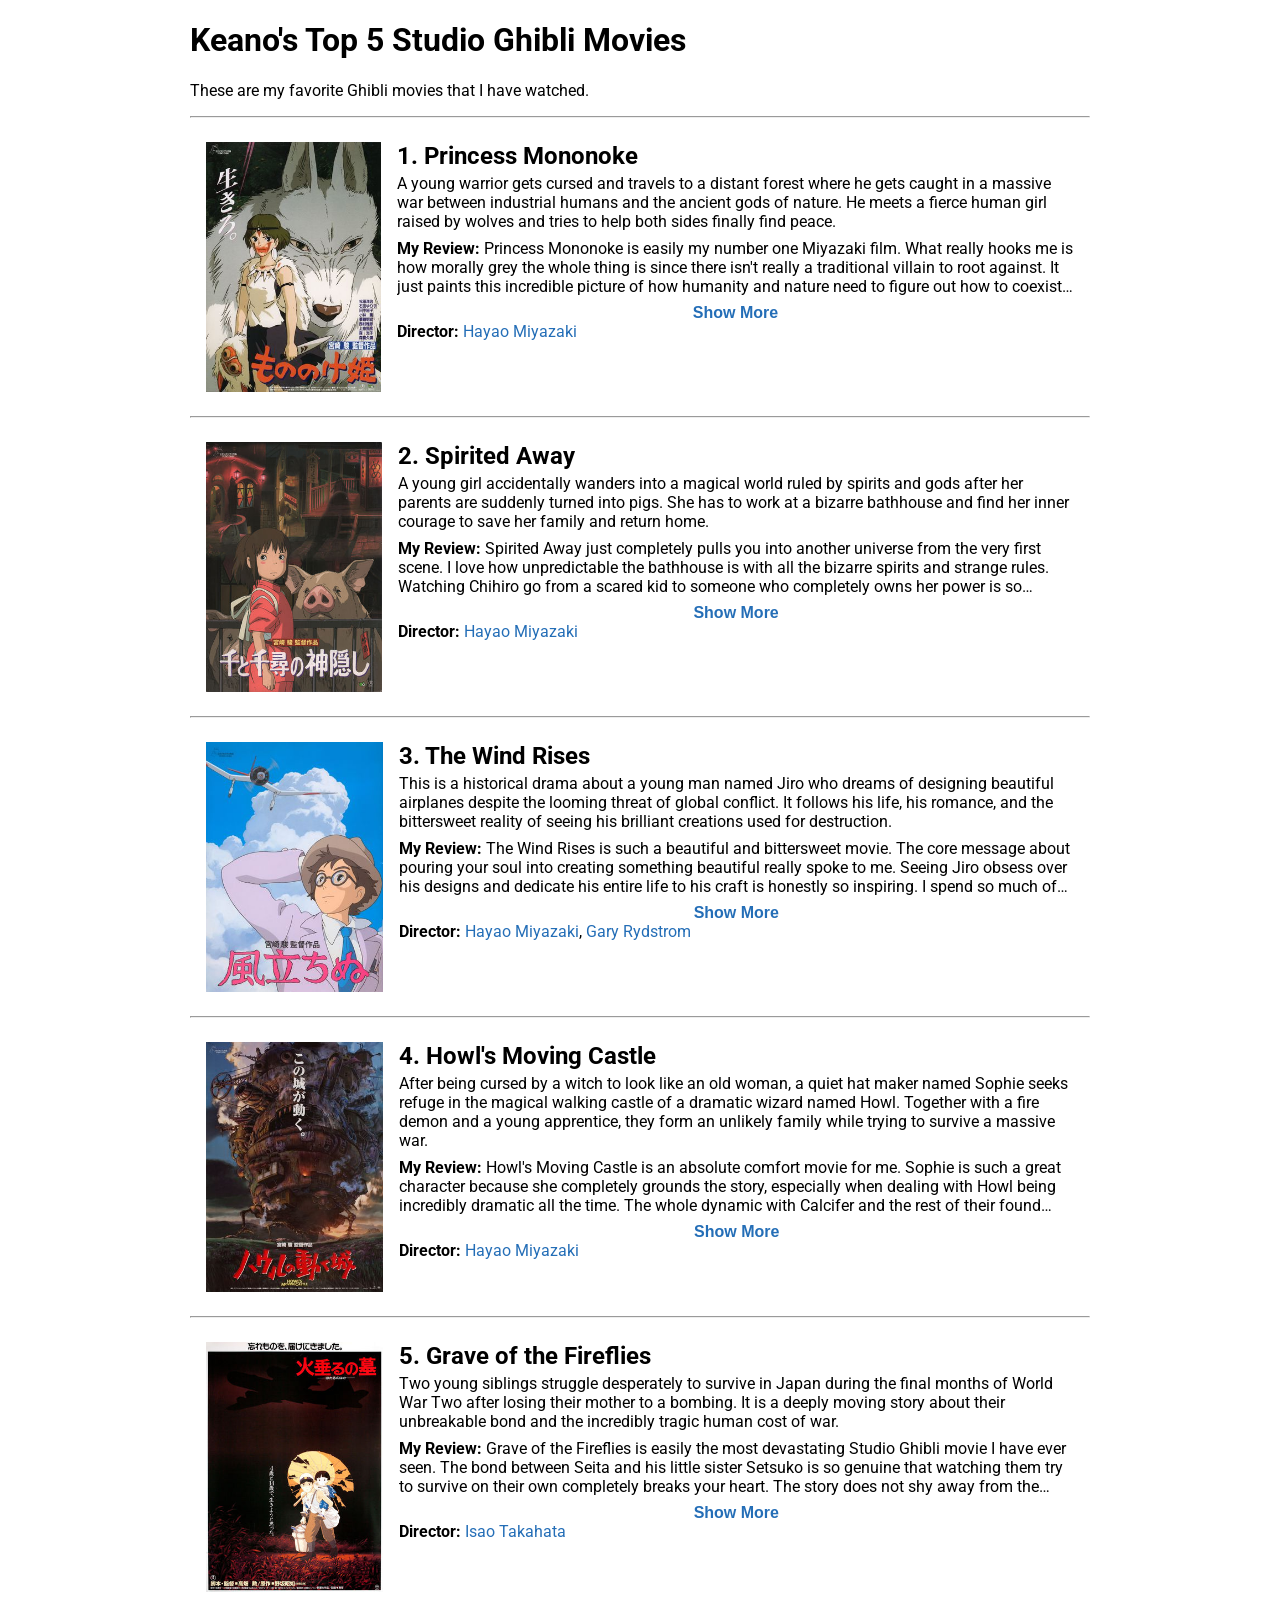
==== index.html @ 3f50249f "Add files via upload" ====
<!DOCTYPE html>
<html lang="en">
<head>
    <meta charset="UTF-8">
    <title>Top 5 Ghibli Movies</title>
    <link href="./css/styles.css" rel="stylesheet"/>
    <link rel="preconnect" href="https://fonts.googleapis.com">
    <link rel="preconnect" href="https://fonts.gstatic.com" crossorigin>
    <link href="https://fonts.googleapis.com/css2?family=Roboto:ital,wght@0,100..900;1,100..900&display=swap" rel="stylesheet">
</head>
<body>
    <header>
        <h1>Keano's Top 5 Studio Ghibli Movies</h1>
        <p>These are my favorite Ghibli movies that I have watched.</p>
    </header>
    <main>
        <ol class="movie-ranking">
            <hr/>
            <li class="movie">
                <img src="./assets/images/princess-mononoke.jpg" alt="Princess Mononoke Movie Poster" class="poster"/>
                <div class="movie-content">
                    <header class="movie-header">
                        <h2 class="movie-title">1. Princess Mononoke</h2>
                    </header>
                    <p class="movie-synopsis">
                        A young warrior gets cursed and travels to a distant forest where he gets caught in a massive war between industrial humans and the ancient gods of 
                        nature. He meets a fierce human girl raised by wolves and tries to help both sides finally find peace.
                    </p>
                    <p class="movie-review collapsed">
                        <b>My Review:</b> Princess Mononoke is easily my number one Miyazaki film. What really hooks me is how morally grey the whole thing is since there 
                        isn't really a traditional villain to root against. It just paints this incredible picture of how humanity and nature need to figure out how 
                        to coexist. The visuals are absolutely breathtaking, and the score just elevates the whole experience. Even though it is a bit lengthy, 
                        I constantly go back to rewatch it because it is just that much of a masterpiece.
                    </p>
                    <button class="show-more-btn">Show More</button>
                    <p class="movie-director">
                        <b>Director:</b> <a href="https://www.imdb.com/name/nm0594503/" target="_blank">Hayao Miyazaki</a>
                    </p>
                </div>
            </li>
            <hr/>
            <li class="movie">
                <img src="./assets/images/spirited-away.jpg" alt="Spirited Away Movie Poster" class="poster"/>
                <div class="movie-content">
                    <header>
                        <h2 class="movie-title">2. Spirited Away</h2>
                    </header>
                    <p class="movie-synopsis">
                        A young girl accidentally wanders into a magical world ruled by spirits and gods after her parents are suddenly turned into pigs. She has to work at 
                        a bizarre bathhouse and find her inner courage to save her family and return home.
                    </p>
                    <p class="movie-review collapsed">
                        <b>My Review:</b> Spirited Away just completely pulls you into another universe from the very first scene. I love how unpredictable the bathhouse is 
                        with all the bizarre spirits and strange rules. Watching Chihiro go from a scared kid to someone who completely owns her power is so satisfying. 
                        The art style is absolutely stunning on every level, and the music hits right in the feels every single time. It is a crazy adventure that just 
                        feels like a warm hug. It is a total classic that I can put on anytime and never get bored of it.
                    </p>
                    <button class="show-more-btn">Show More</button>
                    <p class="movie-director">
                        <b>Director:</b> <a href="https://www.imdb.com/name/nm0594503/" target="_blank">Hayao Miyazaki</a>
                    </p>
                </div>
            </li>
            <hr/>
            <li class="movie">
                <img src="./assets/images/the-wind-rises.jpg" alt="The Wind Rises Movie Poster" class="poster"/>
                <div class="movie-content">
                    <header>
                    <h2 class="movie-title">3. The Wind Rises</h2> 
                    </header>
                    <p class="movie-synopsis">
                        This is a historical drama about a young man named Jiro who dreams of designing beautiful airplanes despite the looming threat of global conflict. It 
                        follows his life, his romance, and the bittersweet reality of seeing his brilliant creations used for destruction.
                    </p>
                    <p class="movie-review collapsed">
                        <b>My Review:</b> The Wind Rises is such a beautiful and bittersweet movie. The core message about pouring your soul into creating something beautiful 
                        really spoke to me. Seeing Jiro obsess over his designs and dedicate his entire life to his craft is honestly so inspiring. I spend so much of 
                        my own time drawing, whether that is sketching or another medium, so his drive to just keep creating despite all the obstacles completely hit 
                        home. It is just a gorgeous reminder to follow your passion and make the most out of the time you have. One of the absolute coolest details is 
                        the sound design. They actually used human voices for the airplane engines and the wind, which gives the machines this weirdly realistic and 
                        breathing quality.
                    </p>
                    <button class="show-more-btn">Show More</button>
                    <p class="movie-director">
                        <b>Director:</b> <a href="https://www.imdb.com/name/nm0594503/" target="_blank">Hayao Miyazaki</a>, <a href="https://www.imdb.com/name/nm0003977/" target="_blank">Gary Rydstrom</a>
                    </p>
                </div>
            </li>
            <hr/>
            <li class="movie">
                <img src="./assets/images/howls-moving-castle.jpg" alt="Howl's Moving Castle Movie Poster" class="poster"/>
                <div class="movie-content">
                    <header>
                        <h2 class="movie-title">4. Howl's Moving Castle</h2>
                    </header>
                    <p class="movie-synopsis">
                        After being cursed by a witch to look like an old woman, a quiet hat maker named Sophie seeks refuge in the magical walking castle of a dramatic wizard 
                        named Howl. Together with a fire demon and a young apprentice, they form an unlikely family while trying to survive a massive war.
                    </p>
                    <p class="movie-review collapsed">
                        <b>My Review:</b> Howl's Moving Castle is an absolute comfort movie for me. Sophie is such a great character because she completely grounds the story, 
                        especially when dealing with Howl being incredibly dramatic all the time. The whole dynamic with Calcifer and the rest of their found family is 
                        just heartwarming and so much fun. The way the castle is just this giant chaotic machine clanking around the countryside is so cool to watch. 
                        The magic feels so alive in every single frame. It is a perfect mix of romance and fantasy that always leaves me smiling by the very end.
                    </p>
                    <button class="show-more-btn">Show More</button>
                    <p class="movie-director">
                        <b>Director:</b> <a href="https://www.imdb.com/name/nm0594503/" target="_blank">Hayao Miyazaki</a>
                    </p>
                </div>
            </li>
            <hr/>
            <li class="movie">
                <img src="./assets/images/grave-of-the-fireflies.jpg" alt="Grave of the Fireflies Movie Poster" class="poster"/>
                <div class="movie-content">
                    <header>
                    <h2 class="movie-title">5. Grave of the Fireflies</h2> 
                    </header>
                    <p class="movie-synopsis">
                        Two young siblings struggle desperately to survive in Japan during the final months of World War Two after losing their mother to a bombing. It is 
                        a deeply moving story about their unbreakable bond and the incredibly tragic human cost of war.
                    </p>
                    <p class="movie-review collapsed">
                        <b>My Review:</b> Grave of the Fireflies is easily the most devastating Studio Ghibli movie I have ever seen. The bond between Seita and his little 
                        sister Setsuko is so genuine that watching them try to survive on their own completely breaks your heart. The story does not shy away from the 
                        brutal reality of war, but the quiet moments they share with the fireflies are incredibly beautiful. It is an absolute masterpiece of emotional 
                        storytelling. I might not put it on constantly because of how heavy the subject matter is, but it is one of those films that stays with you forever 
                        once you see it.
                    </p>
                    <button class="show-more-btn">Show More</button>
                    <p class="movie-director">
                        <b>Director:</b> <a href="https://www.imdb.com/name/nm0847223/" target="_blank">Isao Takahata</a>
                    </p>
                </div>
            </li>
            <hr/>
        </ol> 
    </main>
    <script src="./js/script.js"></script>
</body>
</html>
---- css/styles.css ----
html {
    font-family: "Roboto", sans-serif;
    font-optical-sizing: auto;
    font-weight: 400;
    font-style: normal;
    font-variation-settings:
    "wdth" 100;
}

body {
    max-width: 900px;
    min-width: 500px;
    margin: 0 auto;
}

.poster {
    height: 250px;
}

.movie-ranking {
    list-style: none;
    padding: 0;
}

.movie {
    display: flex;
    /* border: 8px solid black; */
    gap: 16px;
    padding: 16px;
}

.movie-content {
    display: flex;
    /* border: 8px solid black; */
    flex-direction: column;
}

.movie-title {
    margin-top: 0;
    margin-bottom: 0;
}

.movie-synopsis {
    margin-top: 4px;
    margin-bottom: 4px;
}

.movie-review {
    margin-top: 4px;
    margin-bottom: 4px;
}

.movie-review.collapsed {
    display: -webkit-box;
    -webkit-line-clamp: 3;
    -webkit-box-orient: vertical;
    overflow: hidden;
}

.show-more-btn {
    background: none;
    border: none;
    color: #246eb7;
    cursor: pointer;
    padding: 0;
    font-size: 1em;
    font-weight: bold;
    margin-top: 4px;
    margin-bottom: 0;
}

.show-more-btn:hover {
    color: #003577;
}

.movie-director {
    margin-top: 0;
    margin-bottom: 4px;
}

.movie-director a {
    color: #246eb7;
    text-decoration: none;
}

.movie-director a:hover {
    color: #003577;
    text-decoration: none;
}
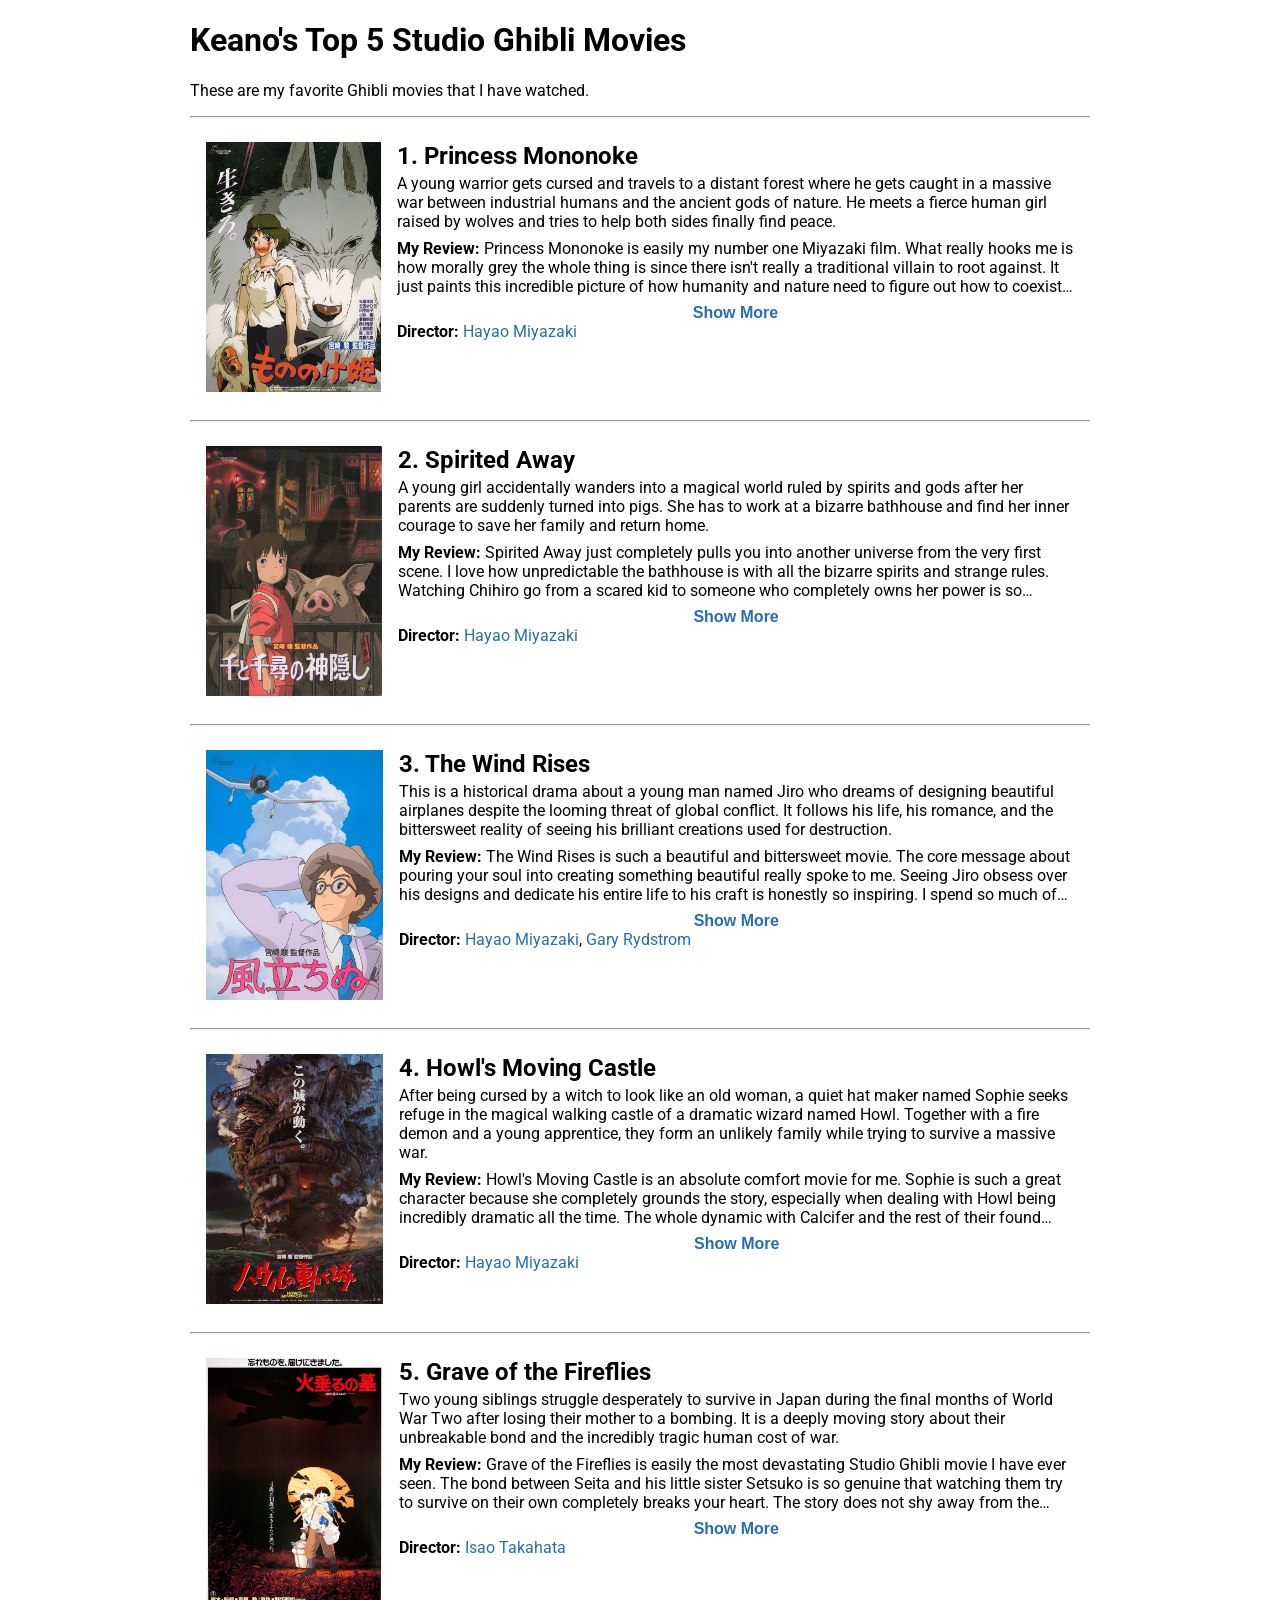
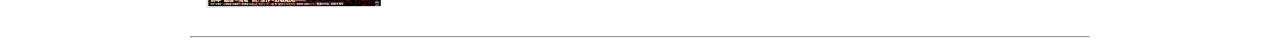
==== commit a3438837: "Add movie#.html files" ====
--- a/index.html
+++ b/index.html
@@ -17,10 +17,10 @@
         <ol class="movie-ranking">
             <hr/>
             <li class="movie">
-                <img src="./assets/images/princess-mononoke.jpg" alt="Princess Mononoke Movie Poster" class="poster"/>
+                <a href="./movie1.html"><img src="./assets/images/princess-mononoke.jpg" alt="Princess Mononoke Movie Poster" class="poster"/></a>
                 <div class="movie-content">
                     <header class="movie-header">
-                        <h2 class="movie-title">1. Princess Mononoke</h2>
+                        <h2 class="movie-title">1. <a href="./movie1.html">Princess Mononoke</a></h2>
                     </header>
                     <p class="movie-synopsis">
                         A young warrior gets cursed and travels to a distant forest where he gets caught in a massive war between industrial humans and the ancient gods of 
@@ -40,10 +40,10 @@
             </li>
             <hr/>
             <li class="movie">
-                <img src="./assets/images/spirited-away.jpg" alt="Spirited Away Movie Poster" class="poster"/>
+                <a href="./movie2.html"><img src="./assets/images/spirited-away.jpg" alt="Spirited Away Movie Poster" class="poster"/></a>
                 <div class="movie-content">
                     <header>
-                        <h2 class="movie-title">2. Spirited Away</h2>
+                        <h2 class="movie-title">2. <a href="./movie2.html">Spirited Away</a></h2>
                     </header>
                     <p class="movie-synopsis">
                         A young girl accidentally wanders into a magical world ruled by spirits and gods after her parents are suddenly turned into pigs. She has to work at 
@@ -63,10 +63,10 @@
             </li>
             <hr/>
             <li class="movie">
-                <img src="./assets/images/the-wind-rises.jpg" alt="The Wind Rises Movie Poster" class="poster"/>
+                <a href="./movie3.html"><img src="./assets/images/the-wind-rises.jpg" alt="The Wind Rises Movie Poster" class="poster"/></a>
                 <div class="movie-content">
                     <header>
-                    <h2 class="movie-title">3. The Wind Rises</h2> 
+                    <h2 class="movie-title">3. <a href="./movie3.html">The Wind Rises</a></h2> 
                     </header>
                     <p class="movie-synopsis">
                         This is a historical drama about a young man named Jiro who dreams of designing beautiful airplanes despite the looming threat of global conflict. It 
@@ -88,10 +88,10 @@
             </li>
             <hr/>
             <li class="movie">
-                <img src="./assets/images/howls-moving-castle.jpg" alt="Howl's Moving Castle Movie Poster" class="poster"/>
+                <a href="./movie4.html"><img src="./assets/images/howls-moving-castle.jpg" alt="Howl's Moving Castle Movie Poster" class="poster"/></a>
                 <div class="movie-content">
                     <header>
-                        <h2 class="movie-title">4. Howl's Moving Castle</h2>
+                        <h2 class="movie-title">4. <a href="./movie4.html">Howl's Moving Castle</a></h2>
                     </header>
                     <p class="movie-synopsis">
                         After being cursed by a witch to look like an old woman, a quiet hat maker named Sophie seeks refuge in the magical walking castle of a dramatic wizard 
@@ -111,10 +111,10 @@
             </li>
             <hr/>
             <li class="movie">
-                <img src="./assets/images/grave-of-the-fireflies.jpg" alt="Grave of the Fireflies Movie Poster" class="poster"/>
+                <a href="./movie5.html"><img src="./assets/images/grave-of-the-fireflies.jpg" alt="Grave of the Fireflies Movie Poster" class="poster"/></a>
                 <div class="movie-content">
                     <header>
-                    <h2 class="movie-title">5. Grave of the Fireflies</h2> 
+                    <h2 class="movie-title">5. <a href="./movie5.html">Grave of the Fireflies</a></h2> 
                     </header>
                     <p class="movie-synopsis">
                         Two young siblings struggle desperately to survive in Japan during the final months of World War Two after losing their mother to a bombing. It is 
--- a/css/styles.css
+++ b/css/styles.css
@@ -11,6 +11,7 @@
     max-width: 900px;
     min-width: 500px;
     margin: 0 auto;
+    /* border: 8px solid black; */
 }
 
 .poster {
@@ -38,6 +39,11 @@
 .movie-title {
     margin-top: 0;
     margin-bottom: 0;
+}
+
+.movie-title a {
+    color: black;
+    text-decoration: none;
 }
 
 .movie-synopsis {
@@ -86,4 +92,58 @@
 .movie-director a:hover {
     color: #003577;
     text-decoration: none;
+}
+
+
+
+.movie-visual {
+  display: flex;
+  gap: 20px;
+  height: 350px;
+}
+
+.movie-visual img {
+  height: 100%;
+  width: auto;
+  aspect-ratio: 2 / 3;
+  object-fit: cover;
+}
+
+.movie-visual iframe {
+  height: 100%;
+  aspect-ratio: 16 / 9;
+  border: none;
+}
+
+.movie-stars-section {
+  display: flex;
+  align-items: center;
+  gap: 10px;
+}
+
+.movie-stars {
+  display: flex;
+  list-style: none;
+  padding: 0;
+  margin: 0;
+  gap: 10px;
+}
+
+.movie-stars a {
+    color: #246eb7;
+    text-decoration: none;
+}
+
+.movie-stars a:hover {
+    color: #003577;
+    text-decoration: none;
+}
+
+ul.movie-info {
+    display: flex;
+    justify-content: space-between;
+    text-align: left;
+    max-width: 200px;
+    padding-left: 0;
+    margin-left: 0;
 }
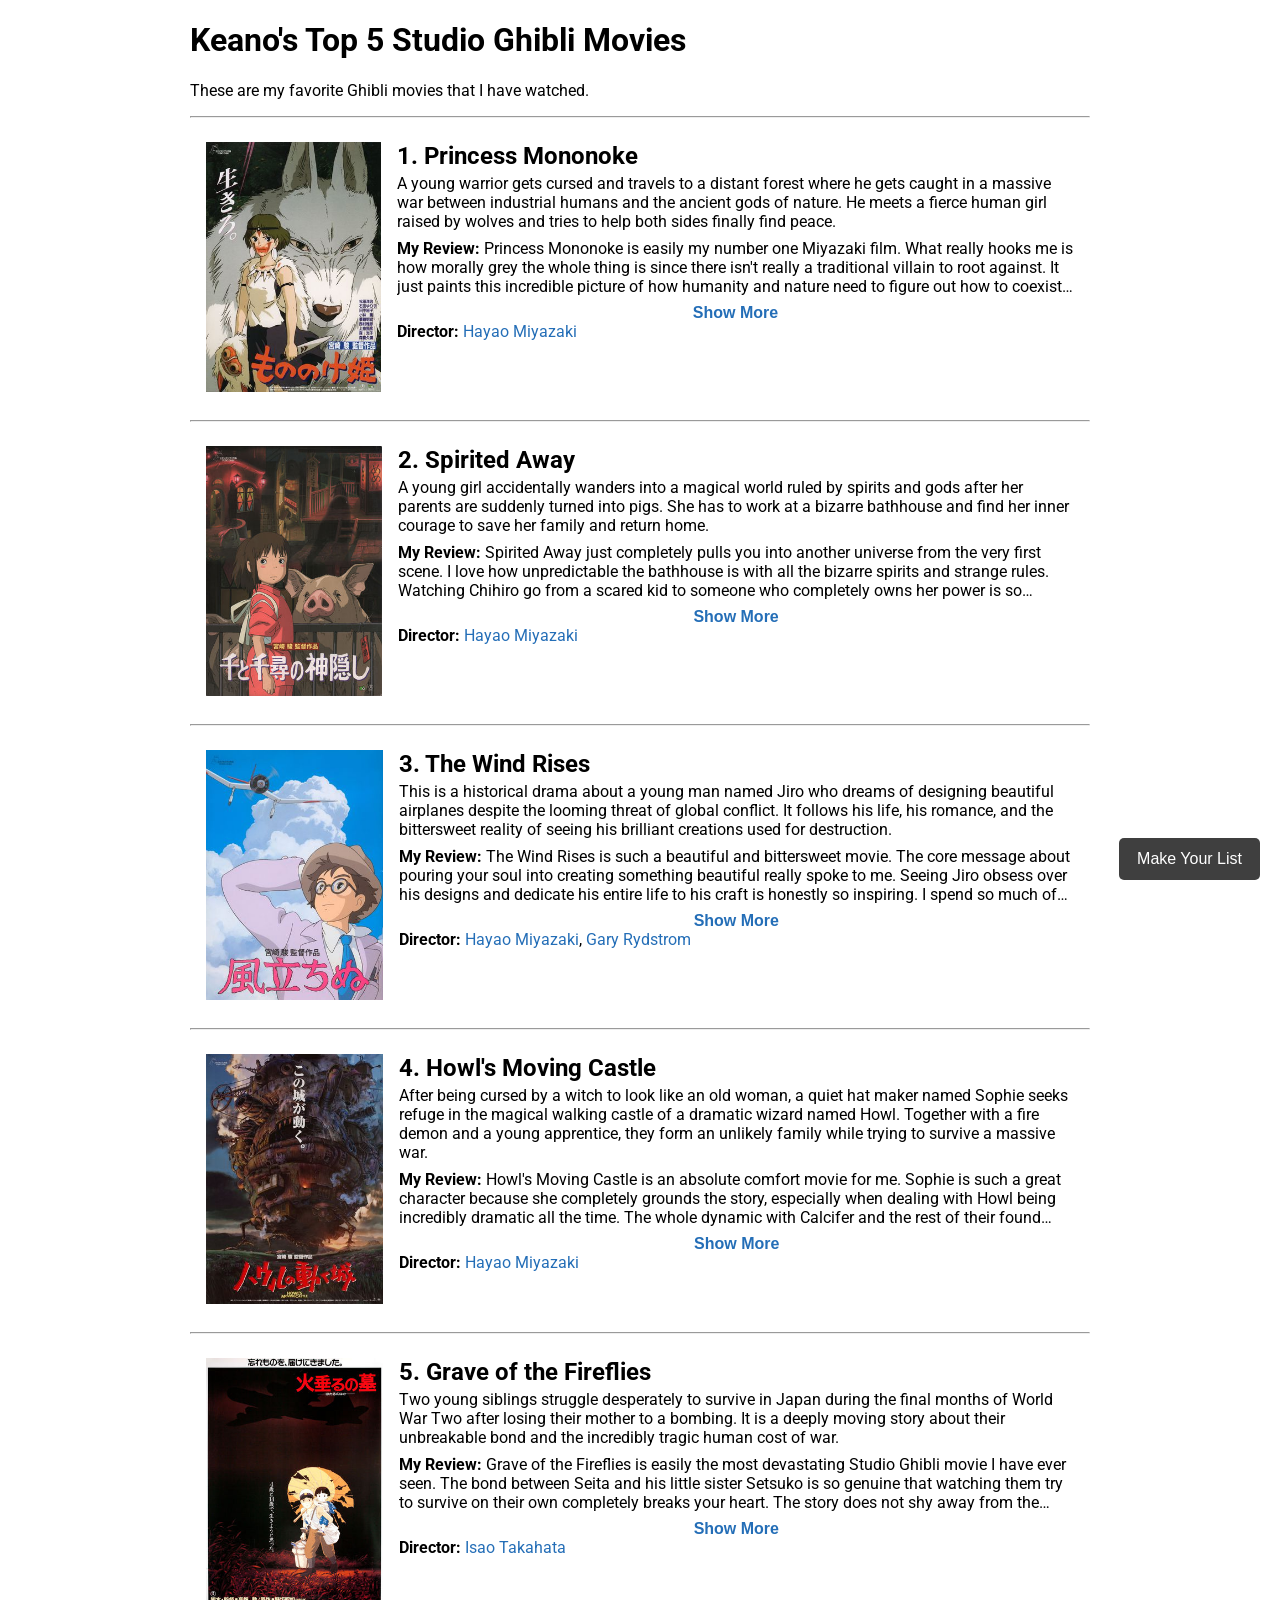
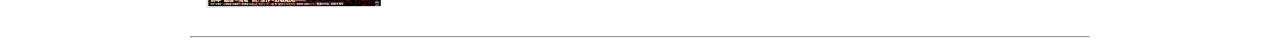
==== commit 20499999: "Add user list generator, Add elements/attributes in readme" ====
--- a/index.html
+++ b/index.html
@@ -55,6 +55,7 @@
                         The art style is absolutely stunning on every level, and the music hits right in the feels every single time. It is a crazy adventure that just 
                         feels like a warm hug. It is a total classic that I can put on anytime and never get bored of it.
                     </p>
+                    <!-- button element: clickable element to reveal more of the review -->
                     <button class="show-more-btn">Show More</button>
                     <p class="movie-director">
                         <b>Director:</b> <a href="https://www.imdb.com/name/nm0594503/" target="_blank">Hayao Miyazaki</a>
@@ -134,8 +135,37 @@
                 </div>
             </li>
             <hr/>
-        </ol> 
+        </ol>
     </main>
+    
+    <!-- button element: clickable element that triggers popover -->
+    <!-- popovertarget attribute: triggers the popover -->
+    <button popovertarget="create-list-popup" class="create-list-btn">
+        Make Your List
+    </button>
+    
+    <!-- popover attribute: creates dismissible overlay -->
+    <div id="create-list-popup" popover>
+        <h2>Create Your Top 5 Ghibli List</h2>
+        <form id="user-list-form">
+            <label>Your Name:
+                <!-- pattern attribute: validates name format (letters, spaces, hyphens, apostrophes only) -->
+                <input
+                type="text"
+                id="user-name"
+                required
+                maxlength="50"
+                pattern="[A-Za-z\s'\-]{2,50}" 
+                title="Name must be 2-50 characters, letters only"
+                >
+            </label>
+            <div id="movie-selections-container"></div>
+            <!-- button element: submits the form when clicked -->
+            <button type="submit">Generate My List</button>
+        </form>
+    </div>
+    
     <script src="./js/script.js"></script>
+    <script src="./js/list-creator.js"></script>
 </body>
 </html>
--- a/css/styles.css
+++ b/css/styles.css
@@ -146,4 +146,74 @@
     max-width: 200px;
     padding-left: 0;
     margin-left: 0;
+}
+
+.create-list-btn {
+    color: white;
+    background-color: rgb(63, 63, 63);
+    border-radius: 5px;
+    border: none;
+    cursor: pointer;
+    position: fixed;
+    right: 20px;
+    bottom: 20px;
+    padding: 12px 18px;
+    font-size: 16px;
+}
+
+.create-list-btn:hover {
+    background-color: #202020;
+}
+
+#create-list-popup {
+    padding: 24px;
+    border: 1px solid #ccc;
+    border-radius: 8px;
+    max-width: 500px;
+    max-height: 80vh;
+    overflow-y: auto;
+}
+
+body:has(#create-list-popup:popover-open) > *:not(#create-list-popup) {
+    filter: blur(3px);
+}
+
+body:has(#create-list-popup:popover-open) .create-list-btn {
+    display: none;
+}
+
+#create-list-popup h2 {
+    margin-top: 0;
+}
+
+.movie-selection {
+    margin-bottom: 20px;
+}
+
+.movie-selection label {
+    display: block;
+    margin-bottom: 8px;
+}
+
+.movie-selection select,
+.movie-selection textarea {
+    width: 100%;
+    padding: 8px;
+    margin-top: 4px;
+    box-sizing: border-box;
+}
+
+#user-list-form button[type="submit"] {
+    width: 100%;
+    padding: 12px;
+    background-color: rgb(63, 63, 63);
+    color: white;
+    border: none;
+    border-radius: 4px;
+    cursor: pointer;
+    font-size: 16px;
+}
+
+#user-list-form button[type="submit"]:hover {
+    background-color: #202020;
 }
